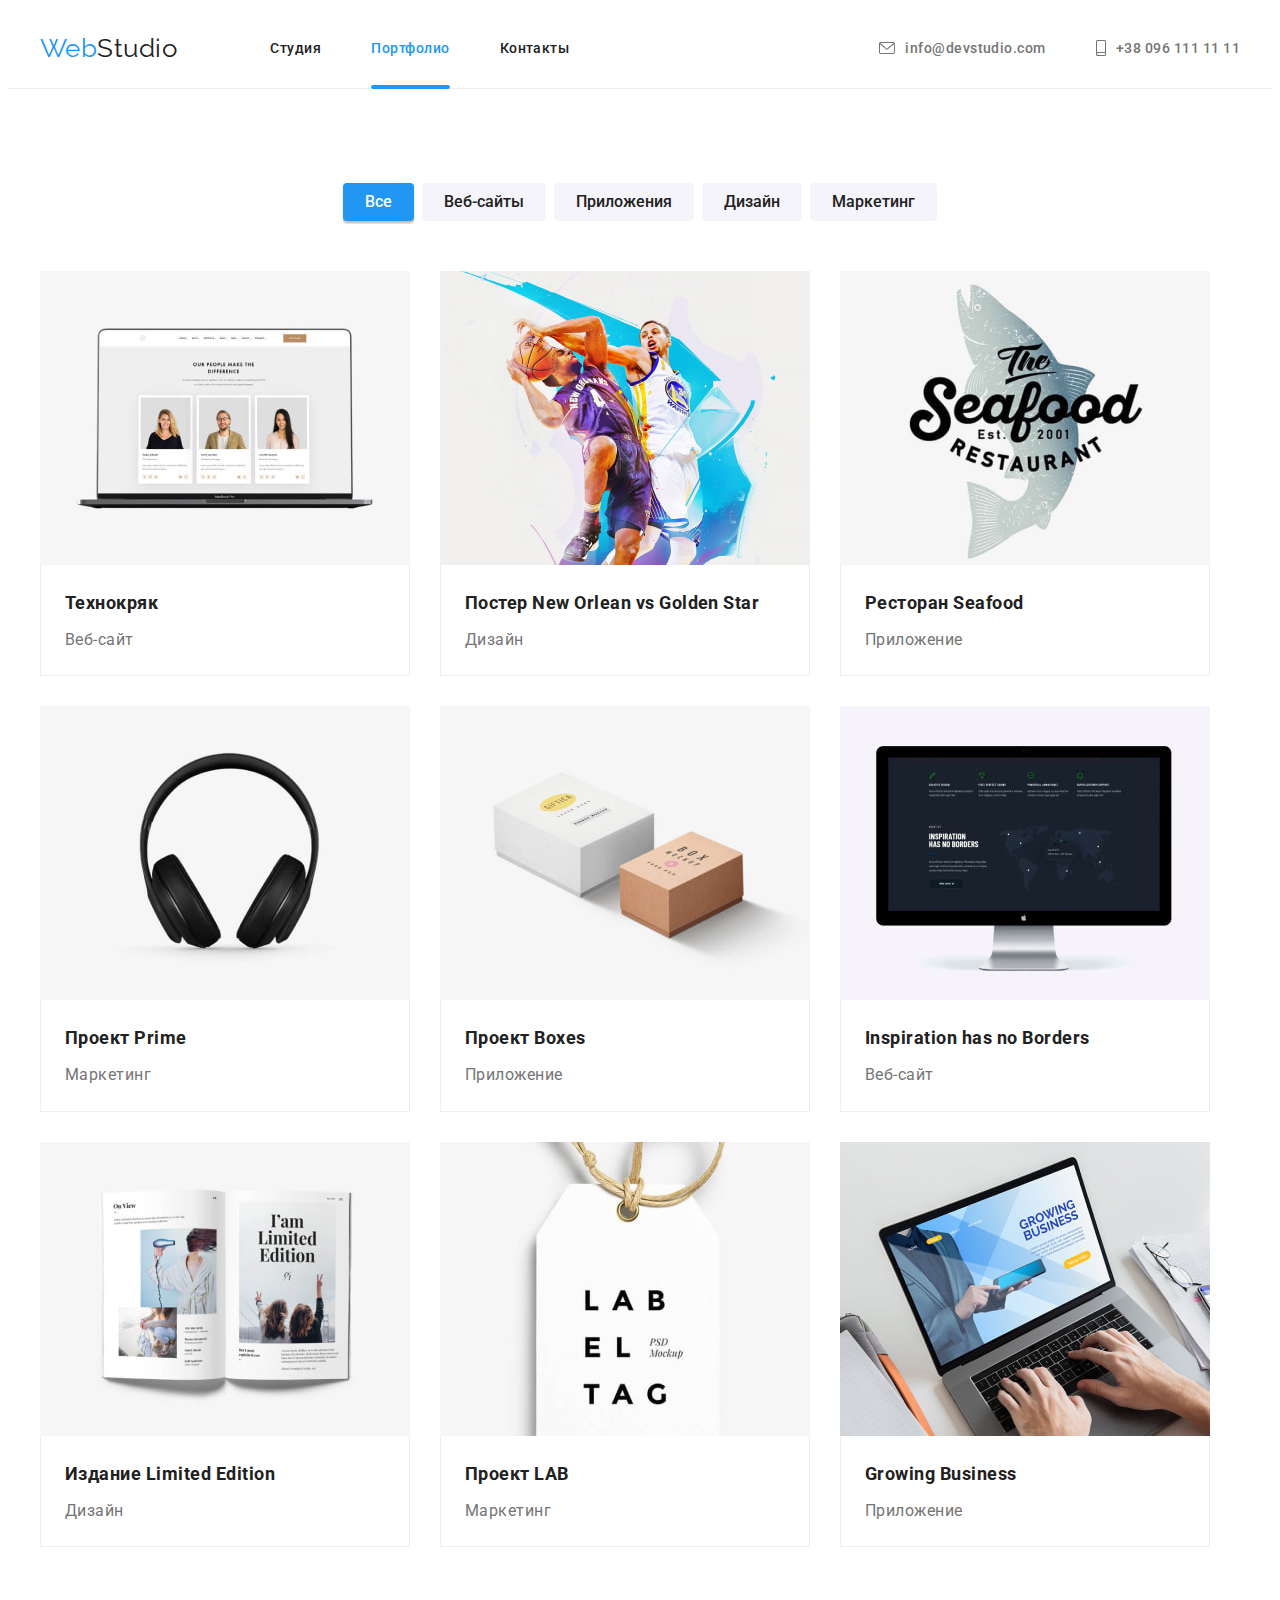
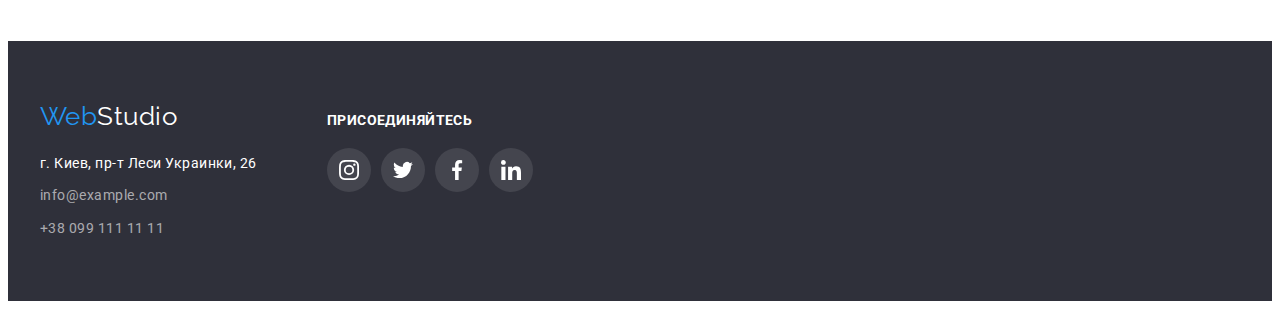
==== portfolio.html @ f21aa69f "Клон репозитория" ====
<!DOCTYPE html>
<html lang="ru">

<head>
    <meta charset="UTF-8">
    <meta http-equiv="X-UA-Compatible" content="IE=edge">
    <meta name="viewport" content="width=device-width, initial-scale=1.0">
    <title>Web Studio | Portfolio</title>
    <link rel="preconnect" href="https://fonts.googleapis.com">
    <link rel="preconnect" href="https://fonts.gstatic.com" crossorigin>
    <link
        href="https://fonts.googleapis.com/css2?family=Raleway:wght@700&family=Roboto:wght@400;500;700;900&display=swap"
        rel="stylesheet">
    <link rel="stylesheet" href="https://cdnjs.cloudflare.com/ajax/libs/modern-normalize/1.1.0/modern-normalize.min.css"
        integrity="sha512-wpPYUAdjBVSE4KJnH1VR1HeZfpl1ub8YT/NKx4PuQ5NmX2tKuGu6U/JRp5y+Y8XG2tV+wKQpNHVUX03MfMFn9Q=="
        crossorigin="anonymous" referrerpolicy="no-referrer" />
    <link rel="stylesheet" href="./css/styles.css">
</head>

<body>
    

    <!--Шапка-->
    <header class="header">
        <div class="header-styles container">
            <nav class="main-nav">
                <a href="./index.html" class="logo-hd">Web<span class="logo-hd-half">Studio</span></a>
                <ul class="nav list">
                    <li class="item"><a class="nav-li link" href="./index.html">Студия</a></li>
                    <li class="item"><a class="nav-li current link" href="./portfolio.html">Портфолио</a></li>
                    <li class="item"><a class="nav-li link" href="">Контакты</a></li>
                </ul>
            </nav>
            <ul class="address list">
                <li class="item"><a class="address-li link" href="mailto:info@devstudio.com"><svg class="address-icon"
                            width="16" height="12">
                            <use href="./images/symbol-defs.svg#mail"></use>
                        </svg>info@devstudio.com</a></li>
                <li class="item"><a class="address-li link" href="tel:+380961111111"><svg class="address-icon" width="10"
                            height="16">
                            <use href="./images/symbol-defs.svg#smartphone"></use>
                        </svg>+38 096 111 11 11</a></li>
            </ul>
        </div>
    </header>
    <!--Уникальный контент-->
    <main>
        <h1 class="visually-hidden">Portfolio</h1>
        <!-- кнопки-фильтры -->
        <section class="portfolio">
            <div class="container">
                <h2 class="visually-hidden">Наши проекты</h2>
                <ul class="filtres list">
                    <li class="item"><button class="buttons current" type="button">Все</button></li>
                    <li class="item"><button class="buttons" type="button">Веб-сайты</button></li>
                    <li class="item"><button class="buttons" type="button">Приложения</button></li>
                    <li class="item"><button class="buttons" type="button">Дизайн</button></li>
                    <li class="item"><button class="buttons" type="button">Маркетинг</button></li>
                </ul>
                <!-- проекты в портфолио -->
                <ul class="projects list">
                    <li class="projects-border"><a href="#" class="projects-link">
                        <div class="projects-thumb">
                            <img src="./images/notebook.jpg" alt="Макбук" width="370">
                            <div class="projects-overlay">
                                <p class="projects-overlay-disc">Технокряк это современная площадка распространения коронавируса. Компании используют эту платформу для цифрового
                                шпионажа и атак на защищённые сервера конкурентов.</p>
                            </div>
                        </div>
                        <div class="projects-position">
                            <h3 class="projects-title-color">Технокряк</h3>
                            <p>Веб-сайт</p>
                        </div>
                        </a></li>
                    <li class="projects-border"><a href="#" class="projects-link">
                        <div class="projects-thumb">
                            <img src="./images/basketball.jpg" alt="Два баскетболиста в прыжке" width="370">
                            <div class="projects-overlay">
                                <p class="projects-overlay-disc">Технокряк это современная площадка распространения коронавируса. Компании используют эту платформу для цифрового
                                шпионажа и атак на защищённые сервера конкурентов.</p>
                            </div>
                        </div>
                            <div class="projects-position">
                                <h3 class="projects-title-color">Постер New Orlean vs Golden Star</h3>
                                <p>Дизайн</p>
                            </div>
                        </a></li>
                    <li class="projects-border"><a href="#" class="projects-link">
                            <div class="projects-thumb">
                                <img src="./images/seafood.jpg" alt="Вывеска ресторана Seafood" width="370">
                                <div class="projects-overlay">
                                    <p class="projects-overlay-disc">Технокряк это современная площадка распространения коронавируса. Компании
                                        используют эту платформу для цифрового
                                        шпионажа и атак на защищённые сервера конкурентов.</p>
                                </div>
                            </div>
                            <div class="projects-position">
                                <h3 class="projects-title-color">Ресторан Seafood</h3>
                                <p>Приложение</p>
                            </div>
                        </a></li>
                    <li class="projects-border"><a href="#" class="projects-link">
                        <div class="projects-thumb">
                            <img src="./images/headphones.jpg" alt="Беспроводные наушники" width="370">
                            <div class="projects-overlay">
                                <p class="projects-overlay-disc">Технокряк это современная площадка распространения коронавируса. Компании
                                    используют эту платформу для цифрового
                                    шпионажа и атак на защищённые сервера конкурентов.</p>
                            </div>
                        </div>
                        <div class="projects-position">
                            <h3 class="projects-title-color">Проект Prime</h3>
                            <p>Маркетинг</p>
                        </div>
                        </a></li>
                    <li class="projects-border"><a href="#" class="projects-link">
                        <div class="projects-thumb">
                            <img src="./images/boxes.jpg" alt="Две маленькие коробки" width="370">
                            <div class="projects-overlay">
                                <p class="projects-overlay-disc">Технокряк это современная площадка распространения коронавируса. Компании
                                    используют эту платформу для цифрового
                                    шпионажа и атак на защищённые сервера конкурентов.</p>
                            </div>
                        </div>
                        <div class="projects-position">
                                <h3 class="projects-title-color">Проект Boxes</h3>
                                <p>Приложение</p>
                        </div>
                        </a></li>
                    <li class="projects-border"><a href="#" class="projects-link">
                        <div class="projects-thumb">
                            <img src="./images/monitor.jpg" alt="Монитор" width="370">
                            <div class="projects-overlay">
                                <p class="projects-overlay-disc">Технокряк это современная площадка распространения коронавируса. Компании
                                    используют эту платформу для цифрового
                                    шпионажа и атак на защищённые сервера конкурентов.</p>
                            </div>
                        </div>
                        <div class="projects-position">
                            <h3 class="projects-title-color">Inspiration has no Borders</h3>
                            <p>Веб-сайт</p>
                        </div>
                        </a></li>
                    <li class="projects-border"><a href="#" class="projects-link">
                        <div class="projects-thumb">
                            <img src="./images/magazine.jpg" alt="Открытый журнал" width="370">
                            <div class="projects-overlay">
                                <p class="projects-overlay-disc">Технокряк это современная площадка распространения коронавируса. Компании
                                    используют эту платформу для цифрового
                                    шпионажа и атак на защищённые сервера конкурентов.</p>
                            </div>
                        </div>
                        <div class="projects-position">
                            <h3 class="projects-title-color">Издание Limited Edition</h3>
                            <p>Дизайн</p>
                        </div>
                        </a></li>
                    <li class="projects-border"><a href="#" class="projects-link">
                        <div class="projects-thumb">
                            <img src="./images/labeltag.jpg" alt="Лейбл" width="370">
                            <div class="projects-overlay">
                                <p class="projects-overlay-disc">Технокряк это современная площадка распространения коронавируса. Компании
                                    используют эту платформу для цифрового
                                    шпионажа и атак на защищённые сервера конкурентов.</p>
                            </div>
                        </div>
                        <div class="projects-position">
                            <h3 class="projects-title-color">Проект LAB</h3>
                            <p>Маркетинг</p>
                        </div>
                        </a></li>
                    <li class="projects-border"><a href="#" class="projects-link">
                        <div class="projects-thumb">
                            <img src="./images/designer.jpg" alt="Дизайнер за работой в ноутбуке" width="370">
                            <div class="projects-overlay">
                                <p class="projects-overlay-disc">Технокряк это современная площадка распространения коронавируса. Компании
                                    используют эту платформу для цифрового
                                    шпионажа и атак на защищённые сервера конкурентов.</p>
                            </div>
                        </div>
                        <div class="projects-position">
                            <h3 class="projects-title-color">Growing Business</h3>
                            <p>Приложение</p>
                        </div>
                        </a></li>
                </ul>
            </div>
        </section>
    </main>
    <!--Подвал-->
    <footer class="footer">
        <div class="container footer-content">
            <div>
                <a class="logo-ft link" href="./index.html">Web<span class="logo-ft-half">Studio</span></a>
                <address>
                    <p class="address-fiz">г. Киев, пр-т Леси Украинки, 26</p>
                    <ul class="address-foot list">
                        <li class="item"><a class="foot-li link" href="mailto:info@example.com">info@example.com</a></li>
                        <li class="item"><a class="foot-li link" href="tel:+380991111111">+38 099 111 11 11</a></li>
                    </ul>
                </address>
            </div>
            <div class="join-content">
                <p class="join">Присоединяйтесь</p>
                <ul class="join-list list">
                    <li class="item"><a class="join-link link" href="https://www.instagram.com/?hl=en">
                            <svg class="join-link-icon" width="20" height="20">
                                <use href="./images/symbol-defs.svg#instagram"></use>
                            </svg>
                        </a></li>
                    <li class="item"><a class="join-link link" href="https://mobile.twitter.com/login">
                            <svg class="join-link-icon" width="20" height="20">
                                <use href="./images/symbol-defs.svg#twitter"></use>
                            </svg>
                        </a></li>
                    <li class="item"><a class="join-link link" href="https://www.facebook.com/">
                            <svg class="join-link-icon" width="20" height="20">
                                <use href="./images/symbol-defs.svg#facebook"></use>
                            </svg>
                        </a></li>
                    <li class="item"><a class="join-link link" href="https://www.linkedin.com/">
                            <svg class="join-link-icon" width="20" height="20">
                                <use href="./images/symbol-defs.svg#linkedin"></use>
                            </svg>
                        </a></li>
                </ul>
            </div>
        </div>
    </footer>
</body>

</html>
---- css/styles.css ----
:root {
  --primary-text-color: #757575;
  --tittle-text-color: #212121;
  --accent-color: #2196f3;
  --secondary-text-color: #ffffff;
  --background-color: #2f303a;
  --button-background-color: #188ce8;
  --unique-color: rgba(255, 255, 255, 0.6);
  --unique-background-color: #f5f4fa;
  --social-footer-bg-color: rgba(255, 255, 255, 0.1);
  --client-image-color: #afb1b8;
  --our-work-text-bg-color: rgba(47, 48, 58, 0.8);
  --backdrop-bg-color: rgba(0, 0, 0, 0.2);
  --modal-close-icon-color: rgba(0, 0, 0, 0.1);
  --portfolio-overlay-bg-color: rgba(33, 150, 243, 0.9);
  --transition-options: 250ms cubic-bezier(0.4, 0, 0.2, 1);
}
/* Global styles */

body {
  font-family: "Raleway", sans-serif;
  font-family: "Roboto", sans-serif;
  color: var(--primary-text-color);
  background-color: var(--secondary-text-color);
  letter-spacing: 0.03em;
}

h1,
h2,
h3,
h4,
h5,
h6,
p,
ul {
  margin: 0;
  padding: 0;
}

img {
  max-width: 100%;
  display: block;
}

button {
  user-select: none;
}

.list {
  list-style: none;
}

.link {
  text-decoration: none;
}

.container {
  margin-left: auto;
  margin-right: auto;
  padding-left: 15px;
  padding-right: 15px;
  width: 1200px;
}

/* logo header styles */

.logo-hd {
  font-family: "Raleway", sans-serif;
  font-size: 26px;
  line-height: 1.17;
  text-decoration: none;
  color: var(--accent-color);
}

.logo-hd-half {
  color: var(--tittle-text-color);
}

/* nav styles */

.header {
  border-bottom: #ececec 1px solid;
}

.header-styles {
  display: flex;
}

.main-nav {
  display: flex;
  align-items: center;
}

.nav {
  display: flex;
  margin-left: 93px;
}

/* Очень полезная штука (но сложная) штука --- применит Левый отступ ко всем элементам с классом .item у которых есть сосед ВЫШЕ по коду с таким же классом */
.nav .item + .item {
  margin-left: 50px;
}

/* .nav .item:not(:last-child) {
  margin-right: 50px; --- применит правый отступ ко всем КРОМЕ последнего элемента
} */

.nav .nav-li {
  display: block;
  padding-top: 32px;
  padding-bottom: 32px;
  color: var(--tittle-text-color);

  font-weight: 500;
  font-size: 14px;
  line-height: 1.17;
  transition: color var(--transition-options);
}

.address .address-li {
  padding-top: 32px;
  padding-bottom: 32px;
  font-weight: 500;
  font-size: 14px;
  line-height: 1.17;
  display: flex;
  align-items: center;
}

.address {
  display: flex;
  margin-left: auto;
}

.address .item + .item {
  margin-left: 50px;
}

.address-li {
  color: var(--primary-text-color);
  transition: color var(--transition-options);
}

.address-icon {
  margin-right: 10px;
  fill: currentColor;
}

.nav .nav-li.current,
.address-li:hover,
.address-li:focus,
.nav .nav-li:hover,
.nav .nav-li:focus {
  color: var(--accent-color);
}

.address-icon:hover,
.address-icon:focus {
  fill: currentColor;
}

.nav .nav-li.current:focus,
.nav .nav-li.current:hover {
  color: var(--button-background-color);
}

.nav > .item {
  position: relative;
}

.nav-li.current::after {
  content: "";
  position: absolute;
  bottom: -1px;
  left: 0px;
  width: 100%;
  display: block;
  height: 4px;
  border-radius: 2px;
  background-size: contain;
  background-color: var(--accent-color);
}

.nav-li.current:hover::after {
  transform: skaleX(1);
}

/* hero styles */
.visually-hidden {
  position: absolute;
  width: 1px;
  height: 1px;
  margin: -1px;
  border: 0;
  padding: 0;

  white-space: nowrap;
  clip-path: inset(100%);
  clip: rect(0 0 0 0);
  overflow: hidden;
}

.hero {
  text-align: center;
  padding: 200px 0;
}

.hero.overlay {
  margin-left: auto;
  margin-right: auto;
  max-width: 1600px;
  min-width: 1200px;
  height: 600px;
  background-color: var(--background-color);
  background-image: linear-gradient(
      to bottom,
      rgba(47, 48, 58, 0.4),
      rgba(47, 48, 58, 0.4)
    ),
    url("../images/hero-background.jpg");
  background-repeat: no-repeat;
  background-position: center;
  background-size: auto;
}

.hero-title {
  margin: 0 auto 30px;
  max-width: 696px;
  color: var(--secondary-text-color);
  font-size: 44px;
  line-height: 1.36;
  font-weight: 900;
  letter-spacing: 0.06em;
  text-transform: uppercase;
}

.button {
  padding: 10px 32px;
  font-size: 16px;
  line-height: 1.9;
  font-weight: 700;
  letter-spacing: 0.06em;
  color: var(--secondary-text-color);
  background-color: var(--accent-color);
  box-shadow: 0px 4px 4px rgba(0, 0, 0, 0.15);
  border-radius: 4px;
  border: none;
  cursor: pointer;
  transition: background-color var(--transition-options),
    box-shadow var(--transition-options);
}

.button:hover,
.button:focus {
  background-color: var(--button-background-color);
}

.backdrop {
  opacity: 1;
  position: fixed;
  top: 0;
  left: 0;
  width: 100%;
  height: 100%;
  background-color: var(--backdrop-bg-color);
  transition: opacity var(--transition-options);
}

.backdrop.is-hidden {
  opacity: 0;
  pointer-events: none;
}

.modal {
  opacity: 1;
  position: absolute;
  top: 50%;
  left: 50%;
  transform: translate(-50%, -50%);
  min-width: 530px;
  min-height: 580px;
  background-color: var(--secondary-text-color);
  box-shadow: 0px 1px 3px rgba(0, 0, 0, 0.12), 0px 1px 1px rgba(0, 0, 0, 0.14),
    0px 2px 1px rgba(0, 0, 0, 0.2);
  border-radius: 4px;
  transition: opacity var(--transition-options);
}

.modal-button {
  position: absolute;
  top: 8px;
  right: 8px;
  width: 30px;
  height: 30px;
  border: 1px solid rgba(0, 0, 0, 0.1);
  border-radius: 50%;
  background-color: var(--secondary-text-color);
}

/* features styles */

.features {
  padding: 94px 0;
}

.features-list {
  display: flex;
  font-size: 14px;
  line-height: 1.71;
  font-weight: 400;
}

.features-icon-pos {
  height: 120px;
  display: flex;
  align-items: center;
  justify-content: center;
  margin-bottom: 30px;
  border-radius: 4px;
  background-color: var(--unique-background-color);
}

.features-title,
.features .item {
  width: 270px;
}

.features .item + .item {
  margin-left: 30px;
}

.features-title {
  margin-bottom: 10px;
  color: var(--tittle-text-color);
  font-size: 14px;
  line-height: 1.71;
  text-transform: uppercase;
  font-weight: 700;
}
/* Our Work styles */

.our-work {
  padding-bottom: 94px;
}

.our-work-title {
  margin-bottom: 50px;
  font-size: 36px;
  line-height: 1.16;
  font-weight: 700;
  text-align: center;
  color: var(--tittle-text-color);
}

.gallery {
  position: relative;
  display: flex;
}

.gallery .item + .item {
  margin-left: 30px;
}

.our-work-text {
  position: absolute;
  bottom: 0;
  width: 370px;
  padding: 27px 0;
  font-weight: 700;
  font-size: 14px;
  line-height: 1.14;
  text-align: center;
  letter-spacing: 0.03em;
  text-transform: uppercase;
  background-color: var(--our-work-text-bg-color);
  color: var(--secondary-text-color);
}

/* Team styles */

.team {
  margin-left: auto;
  margin-right: auto;
  min-width: 1200px;
  padding: 94px 0;
  background-color: var(--unique-background-color);
}

.team-title {
  margin-bottom: 50px;
  font-size: 36px;
  line-height: 1.16;
  font-weight: 700;
  text-align: center;
  color: var(--tittle-text-color);
}

.team-list {
  display: flex;
  text-align: center;
  font-size: 16px;
  line-height: 1.17;
  list-style: none;
}

.team-social {
  display: flex;
  justify-content: center;
  margin-top: 16px;
}

.team-social .item + .item {
  margin-left: 10px;
}

.team-icon-link {
  display: flex;
  align-items: center;
  justify-content: center;
  width: 44px;
  height: 44px;
  border-radius: 50%;
  background-color: var(--secondary-text-color);
  transition: background-color var(--transition-options);
}

/* ОБЯЗАТЕЛЬНО снять родные филы в свг файле, ОБЯЗАТЕЛЬНО прописать ему размеры в хтмл коде и ОБЯЗАТЕЛЬНО задавать ховер через двойной селектор класса родитель+ребенок для правильного наследования ссылки и отображения размеров иконки */

.team-icon {
  fill: var(--client-image-color);
  transition: fill var(--transition-options);
}

.team-icon-link:hover .team-icon,
.team-icon-link:focus .team-icon {
  fill: var(--secondary-text-color);
}

.team-icon-link:hover,
.team-icon-link:focus {
  background-color: var(--accent-color);
}

.team-list .team-shadow + .team-shadow {
  margin-left: 30px;
}

.team-shadow {
  width: 270px;
  box-shadow: 0px 1px 3px rgba(0, 0, 0, 0.12), 0px 1px 1px rgba(0, 0, 0, 0.14),
    0px 2px 1px rgba(0, 0, 0, 0.2);
  border-radius: 0px 0px 4px 4px;
  background-color: var(--secondary-text-color);
}

.team-position {
  padding: 30px 0;
}

.name {
  margin-bottom: 10px;
  color: var(--tittle-text-color);
  font-size: 16px;
  line-height: 1.17;
  font-weight: 500;
}

/* clients styles */

.clients {
  padding: 94px 0;
}

.clients-title {
  text-align: center;
  font-size: 36px;
  line-height: 1.16;
  font-weight: 700;
  color: var(--tittle-text-color);
  margin-bottom: 50px;
}

.clients-list {
  display: flex;
}

.clients-list .item + .item {
  margin-left: 30px;
}

.clients-li {
  display: flex;
  justify-content: center;
  align-items: center;
}

.clients-link {
  border: 1px solid var(--client-image-color);
  border-radius: 4px;
  /* padding: 16px 32px; */
  width: 170px;
  height: 92px;
  display: flex;
  align-items: center;
  justify-content: center;
  transition: border var(--transition-options);
}

.client-image {
  fill: var(--client-image-color);
  transition: fill var(--transition-options);
}

.clients-link:hover .client-image,
.clients-link:focus .client-image {
  fill: var(--accent-color);
}

.clients-link:hover,
.clients-link:focus {
  border: 1px solid var(--accent-color);
}

/* footer styles */

.footer {
  margin-left: auto;
  margin-right: auto;
  min-width: 1200px;
  background-color: var(--background-color);
  padding: 60px 0 60px;
}

.footer-content {
  display: flex;
  align-items: baseline;
}

.logo-ft {
  display: inline-block;
  margin-bottom: 20px;
  color: var(--accent-color);
  font-family: "Raleway", sans-serif;
  font-size: 26px;
  line-height: 1.17;
}

.logo-ft-half {
  color: var(--secondary-text-color);
}

.address-fiz {
  margin-bottom: 9px;
  color: var(--secondary-text-color);
}

.address-fiz,
.foot-li {
  font-style: normal;
  font-size: 14px;
  line-height: 1.7;
}

.address-foot .item:not(:last-child) {
  margin-bottom: 9px;
}

.foot-li {
  color: var(--unique-color);
  transition: color var(--transition-options);
}

.address-foot .foot-li:hover,
.address-foot .foot-li:focus {
  color: var(--accent-color);
}

.join-content {
  margin-left: 70px;
}

.join {
  font-weight: 700;
  font-size: 14px;
  line-height: 16px;
  letter-spacing: 0.03em;
  text-transform: uppercase;
  color: var(--secondary-text-color);
  margin-bottom: 20px;
}

.join-list {
  display: flex;
}

.join-list .item + .item {
  margin-left: 10px;
}

.join-link {
  display: flex;
  justify-content: center;
  align-items: center;
  width: 44px;
  height: 44px;
  border-radius: 50%;
  background-color: var(--social-footer-bg-color);
  transition: background-color var(--transition-options);
}
.join-link-icon {
  fill: var(--secondary-text-color);
}

.join-link:hover,
.join-link:focus {
  background-color: var(--accent-color);
}
/* portfolio styles */

.portfolio {
  padding: 94px 0;
}

.buttons {
  padding: 6px 22px;
  color: var(--tittle-text-color);
  background-color: var(--unique-background-color);
  border: none;
  border-radius: 4px;
  font-family: inherit;
  font-size: 16px;
  line-height: 1.6;
  font-weight: 500;
  cursor: pointer;
  transition: background-color var(--transition-options),
    color var(--transition-options), box-shadow var(--transition-options);
}

.buttons:hover,
.buttons:focus,
.filtres .current {
  box-shadow: 0px 3px 1px rgba(0, 0, 0, 0.1), 0px 1px 2px rgba(0, 0, 0, 0.08),
    0px 2px 2px rgba(0, 0, 0, 0.12);
  color: var(--secondary-text-color);
  background-color: var(--accent-color);
}

.filtres .current:hover,
.filtres .current:focus {
  background-color: var(--button-background-color);
}

.filtres {
  display: flex;
  justify-content: center;
  margin-bottom: 50px;
}

.filtres .item + .item {
  margin-left: 8px;
}

.projects {
  display: flex;
  flex-wrap: wrap;
}

.projects-border {
  position: relative;
  /* аналогичное решение вместе с обнулениями маржинов -- width: calc((100% - 2 * 30px) / 3); 30px - ширина маржина * на кол-во маржинов. Больше объектов -> больше маржинов (всегда на 1 меньше) -> больше пикселей */
  margin-right: 30px;
  margin-bottom: 30px;
}

.projects-border:nth-child(3n) {
  margin-right: 0;
}

.projects-border:nth-last-child(-n + 3) {
  margin-bottom: 0px;
}

/* .projects-border:not(:nth-child(3n)) {
  margin-right: 30px;
}
 --- Прекрасный пример альтернативного производства сетки ---
.projects-border:not(:nth-last-child(-n + 3)) {
  margin-bottom: 30px;
} */

.projects-position {
  padding: 20px 24px;
  border: 1px solid #eeeeee;
  border-top: none;
}

.projects-link {
  display: block;
  height: 100%;
  color: var(--primary-text-color);
  font-size: 16px;
  line-height: 1.9;
  text-decoration: none;
}

.projects-link:hover::after {
  transform: translateY(0);
}

.projects-link:hover,
.projects-link:focus {
  box-shadow: 0px 1px 1px rgba(0, 0, 0, 0.12), 0px 4px 4px rgba(0, 0, 0, 0.06),
    1px 4px 6px rgba(0, 0, 0, 0.16);
}

.projects-title-color {
  margin-bottom: 4px;
  font-size: 18px;
  line-height: 2;
  font-weight: 700;
  color: var(--tittle-text-color);
}

.projects-thumb {
  position: relative;
  overflow: hidden;
}

.projects-overlay {
  position: absolute;
  left: 0;
  top: 0;
  width: 100%;
  height: 100%;
  background-color: var(--portfolio-overlay-bg-color);
  transform: translateY(100%);
  transition: transform var(--transition-options);
}

.projects-overlay-disc {
  color: var(--secondary-text-color);
  padding: 63px 24px;
  font-size: 18px;
  line-height: 1.6;
  letter-spacing: 0.03em;
}

.projects-link:hover .projects-overlay,
.projects-link:focus .projects-overlay {
  transform: translateY(0%);
}
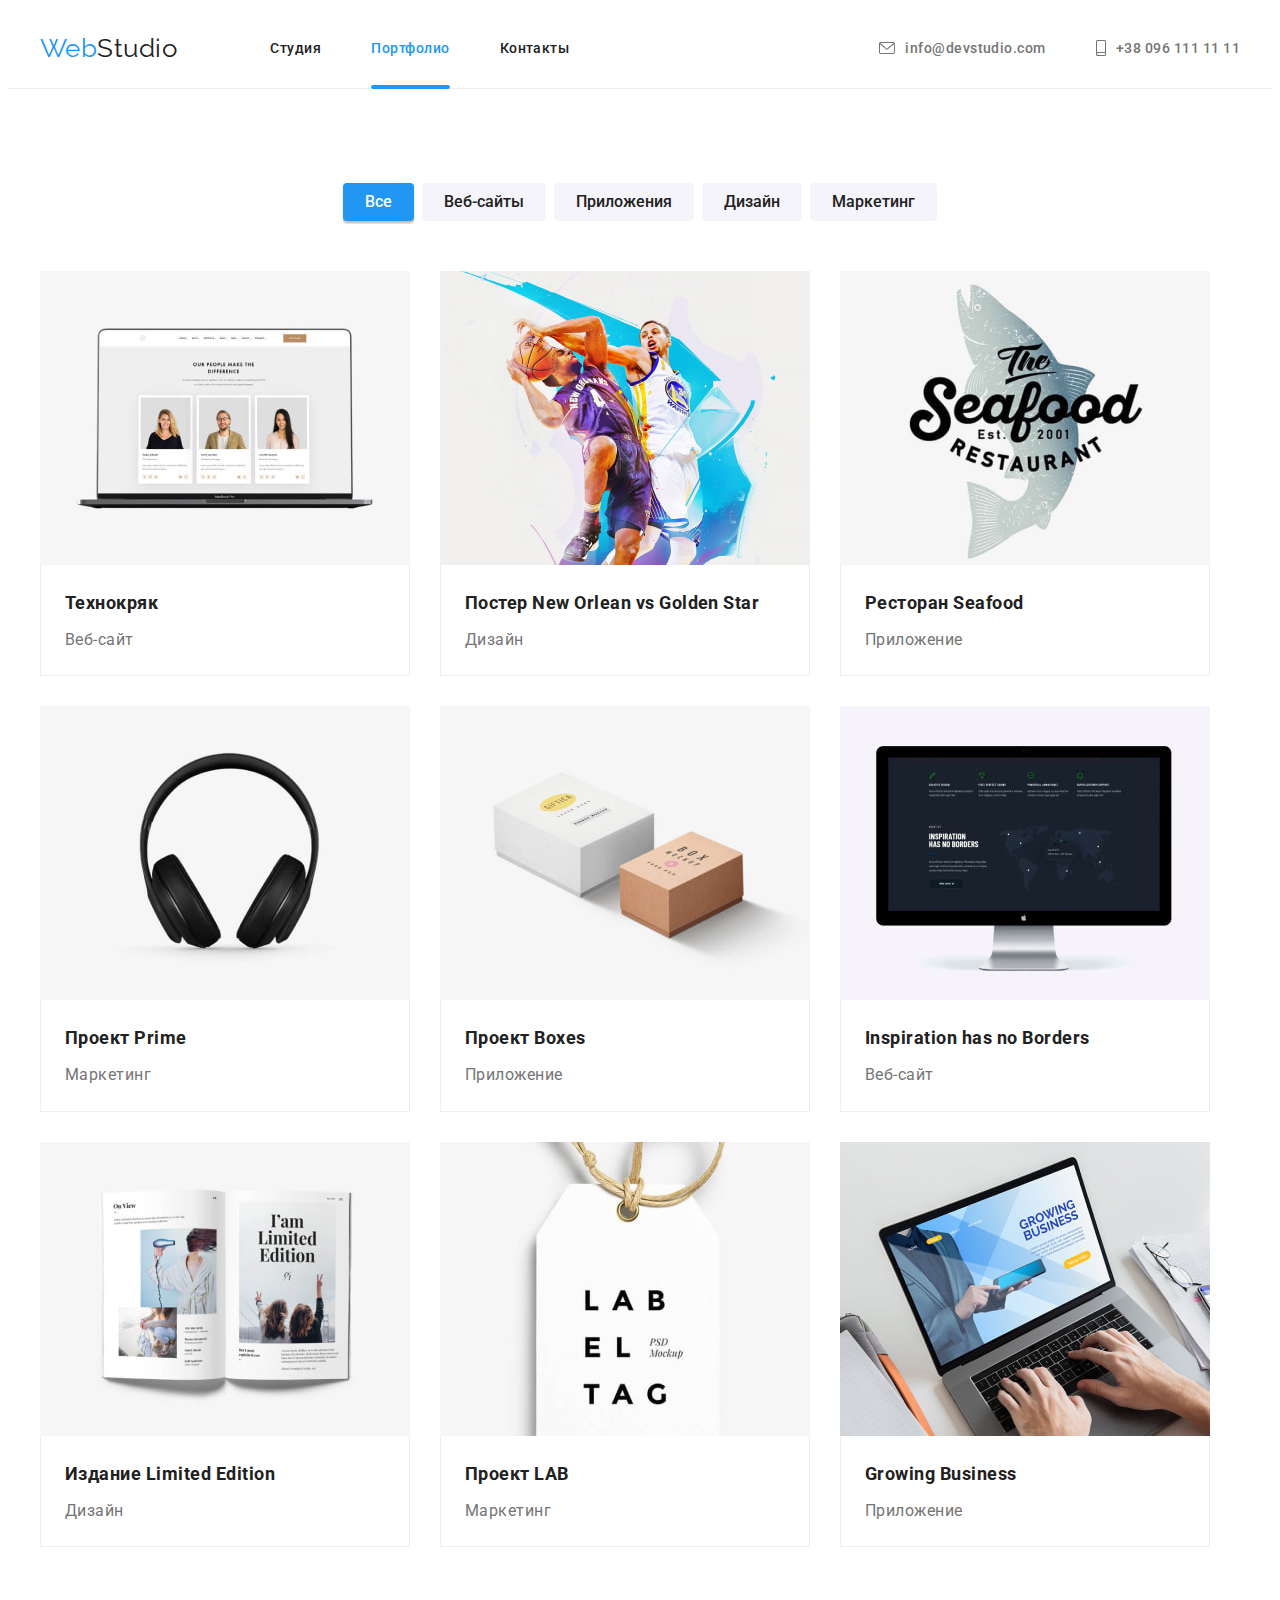
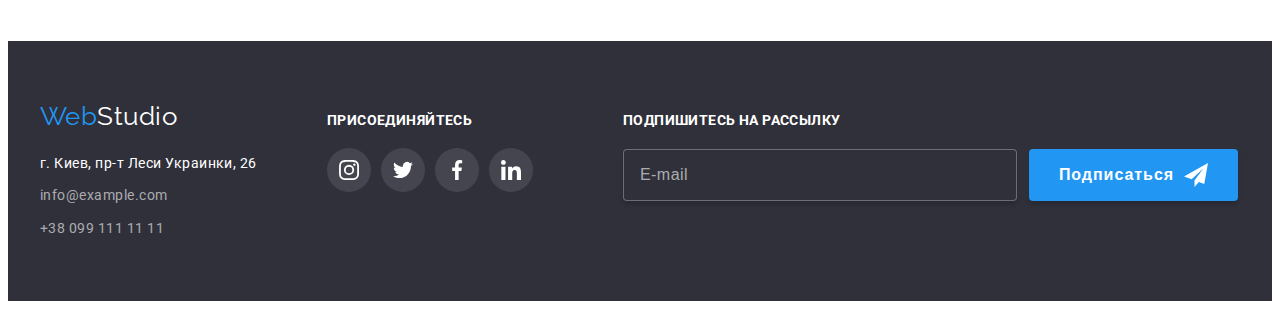
==== commit 98db3bec: "Полная разметка модалки и стилизация футера" ====
--- a/portfolio.html
+++ b/portfolio.html
@@ -195,7 +195,8 @@
                 <address>
                     <p class="address-fiz">г. Киев, пр-т Леси Украинки, 26</p>
                     <ul class="address-foot list">
-                        <li class="item"><a class="foot-li link" href="mailto:info@example.com">info@example.com</a></li>
+                        <li class="item"><a class="foot-li link" href="mailto:info@example.com">info@example.com</a>
+                        </li>
                         <li class="item"><a class="foot-li link" href="tel:+380991111111">+38 099 111 11 11</a></li>
                     </ul>
                 </address>
@@ -225,6 +226,18 @@
                         </a></li>
                 </ul>
             </div>
+            <div>
+                <form class="subscribe-form">
+                    <p class="subscribe-title">Подпишитесь на рассылку</p>
+                    <div class="subscribe-elements-position">
+                        <input class="subscribe-input" type="email" name="email-footer" placeholder="E-mail" />
+                        <button class="submit-footer" type="submit">Подписаться<svg class="submit-footer-icon" width="24"
+                                height="24">
+                                <use href="./images/symbol-defs.svg#submit-footer"></use>
+                            </svg></button>
+                    </div>
+                </form>
+            </div>
         </div>
     </footer>
 </body>
--- a/css/styles.css
+++ b/css/styles.css
@@ -14,6 +14,7 @@
   --modal-close-icon-color: rgba(0, 0, 0, 0.1);
   --portfolio-overlay-bg-color: rgba(33, 150, 243, 0.9);
   --transition-options: 250ms cubic-bezier(0.4, 0, 0.2, 1);
+  --modal-form-border-color: rgba(33, 33, 33, 0.2);
 }
 /* Global styles */
 
@@ -46,6 +47,10 @@
   user-select: none;
 }
 
+textarea {
+  resize: none;
+}
+
 .list {
   list-style: none;
 }
@@ -151,6 +156,7 @@
 .address-li:focus,
 .nav .nav-li:hover,
 .nav .nav-li:focus {
+  outline: none;
   color: var(--accent-color);
 }
 
@@ -161,6 +167,7 @@
 
 .nav .nav-li.current:focus,
 .nav .nav-li.current:hover {
+  outline: none;
   color: var(--button-background-color);
 }
 
@@ -277,8 +284,8 @@
   top: 50%;
   left: 50%;
   transform: translate(-50%, -50%);
-  min-width: 530px;
-  min-height: 580px;
+  width: 530px;
+  height: 580px;
   background-color: var(--secondary-text-color);
   box-shadow: 0px 1px 3px rgba(0, 0, 0, 0.12), 0px 1px 1px rgba(0, 0, 0, 0.14),
     0px 2px 1px rgba(0, 0, 0, 0.2);
@@ -286,7 +293,7 @@
   transition: opacity var(--transition-options);
 }
 
-.modal-button {
+.modal-close-button {
   position: absolute;
   top: 8px;
   right: 8px;
@@ -297,6 +304,105 @@
   background-color: var(--secondary-text-color);
 }
 
+.modal-close-button:hover .close-button-icon {
+  fill: var(--accent-color);
+}
+
+.callback {
+  width: 100%;
+  padding: 40px;
+}
+
+.form-title {
+  margin-bottom: 12px;
+  color: var(--tittle-text-color);
+  font-weight: 700;
+  font-size: 20px;
+  line-height: 1.15;
+  text-align: center;
+  letter-spacing: 0.03em;
+}
+
+.form-callback-field {
+  display: flex;
+  flex-direction: column;
+  list-style: none;
+  margin-bottom: 10px;
+}
+
+.form-callback-field:last-child {
+  margin-bottom: 20px;
+}
+
+.form-callback-field .form-label {
+  margin-bottom: 4px;
+  font-weight: 400;
+  font-size: 12px;
+  line-height: 1.16;
+  letter-spacing: 0.01em;
+}
+
+.form-callback-field .form-input,
+.form-callback-field .form-comment {
+  margin: 0;
+  padding: 12px 12px;
+  border-radius: 4px;
+  color: var(--tittle-text-color);
+  border: 1px solid var(--modal-form-border-color);
+}
+
+.form-callback-field .form-input::placeholder,
+.form-callback-field .form-comment::placeholder {
+  font-weight: 400;
+  font-size: 14px;
+  line-height: 1.14;
+  letter-spacing: 0.01em;
+  color: rgba(117, 117, 117, 0.5);
+}
+
+.form-comment {
+  height: 120px;
+}
+
+.form-callback-field .form-input:hover,
+.form-callback-field .form-comment:hover,
+.form-callback-field .form-input:focus,
+.form-callback-field .form-comment:focus {
+  border: 1px solid var(--accent-color);
+  outline: none;
+}
+
+.form-checkbox {
+  margin-bottom: 30px;
+  text-align: center;
+  font-weight: 400;
+  font-size: 14px;
+  line-height: 1.71;
+  letter-spacing: 0.03em;
+}
+
+.form-checkbox .agreement-modal {
+  color: var(--accent-color);
+}
+
+.form-submit-position {
+  text-align: center;
+}
+
+.form-submit {
+  padding: 10px 55px;
+  color: var(--secondary-text-color);
+  background-color: var(--accent-color);
+  box-shadow: 0px 4px 4px rgba(0, 0, 0, 0.15);
+  border: none;
+  border-radius: 4px;
+}
+
+.form-submit:hover,
+.form-submit:focus {
+  background-color: var(--button-background-color);
+}
+
 /* features styles */
 
 .features {
@@ -438,6 +544,7 @@
 
 .team-icon-link:hover,
 .team-icon-link:focus {
+  outline: none;
   background-color: var(--accent-color);
 }
 
@@ -518,6 +625,7 @@
 
 .clients-link:hover,
 .clients-link:focus {
+  outline: none;
   border: 1px solid var(--accent-color);
 }
 
@@ -572,6 +680,7 @@
 
 .address-foot .foot-li:hover,
 .address-foot .foot-li:focus {
+  outline: none;
   color: var(--accent-color);
 }
 
@@ -613,8 +722,79 @@
 
 .join-link:hover,
 .join-link:focus {
+  outline: none;
   background-color: var(--accent-color);
 }
+
+.subscribe-form {
+  margin-left: 90px;
+}
+
+.subscribe-title {
+  margin-bottom: 20px;
+  font-weight: 700;
+  font-size: 14px;
+  line-height: 1.14;
+  letter-spacing: 0.03em;
+  text-transform: uppercase;
+  color: var(--secondary-text-color);
+}
+
+.subscribe-elements-position {
+  display: flex;
+  align-items: stretch;
+}
+
+.subscribe-input {
+  width: 360px;
+  padding: 15px 16px;
+  font-weight: 400;
+  font-size: 16px;
+  line-height: 1.25;
+  letter-spacing: 0.03em;
+  color: var(--secondary-text-color);
+  background-color: var(--background-color);
+  border: 1px solid rgba(255, 255, 255, 0.3);
+  border-radius: 4px;
+  box-shadow: 0px 4px 4px rgba(0, 0, 0, 0.15);
+}
+
+.subscribe-input::placeholder {
+  color: var(--unique-color);
+}
+
+.submit-footer {
+  margin-left: 12px;
+  padding: 10px 30px;
+  font-weight: 700;
+  font-size: 16px;
+  line-height: 1.875;
+  display: flex;
+  align-items: center;
+  text-align: center;
+  letter-spacing: 0.06em;
+  background-color: var(--accent-color);
+  color: var(--secondary-text-color);
+  border: none;
+  border-radius: 4px;
+  box-shadow: 0px 4px 4px rgba(0, 0, 0, 0.15);
+}
+
+.subscribe-input:hover,
+.subscribe-input:focus {
+  outline: none;
+  border: 1px solid var(--accent-color);
+}
+
+.submit-footer:hover,
+.submit-footer:focus {
+  background-color: var(--button-background-color);
+}
+
+.submit-footer-icon {
+  margin-left: 10px;
+}
+
 /* portfolio styles */
 
 .portfolio {
@@ -643,10 +823,12 @@
     0px 2px 2px rgba(0, 0, 0, 0.12);
   color: var(--secondary-text-color);
   background-color: var(--accent-color);
+  outline: none;
 }
 
 .filtres .current:hover,
 .filtres .current:focus {
+  outline: none;
   background-color: var(--button-background-color);
 }
 
@@ -709,6 +891,7 @@
 
 .projects-link:hover,
 .projects-link:focus {
+  outline: none;
   box-shadow: 0px 1px 1px rgba(0, 0, 0, 0.12), 0px 4px 4px rgba(0, 0, 0, 0.06),
     1px 4px 6px rgba(0, 0, 0, 0.16);
 }
